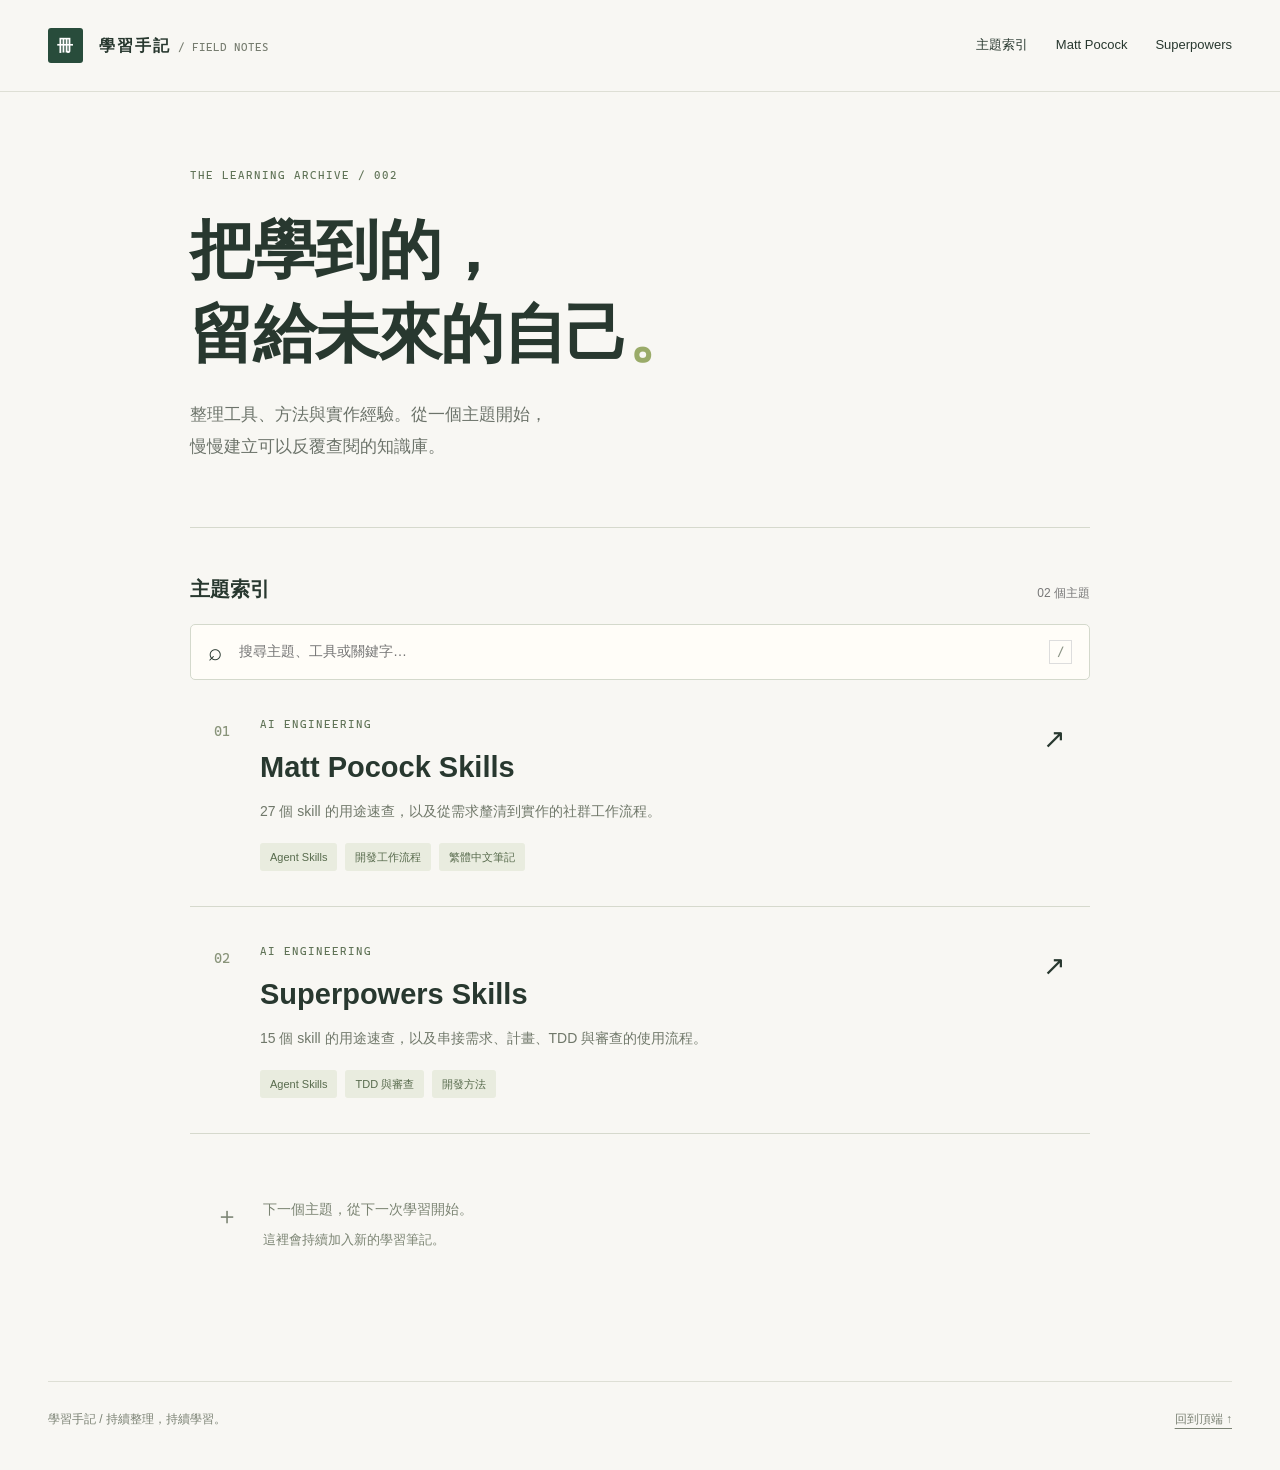
==== index.html @ e8a16354 "add notes" ====
<!doctype html><html lang="zh-Hant"><head><meta charset="utf-8"><meta name="viewport" content="width=device-width,initial-scale=1"><meta name="description" content="持續累積的學習筆記：AI 工具、開發方法與實作經驗。"><title>主題索引 · 學習手記</title><link rel="stylesheet" href="styles.css"><script src="notes.js" defer></script></head><body><a class="skip" href="#main">跳至內容</a><header><a class="brand" href="index.html"><span class="mark">冊</span> 學習手記<span class="brand-en"> / FIELD NOTES</span></a><nav aria-label="主導覽"><a href="index.html">主題索引</a><a href="mattpocock.html">Matt Pocock</a><a href="superpowers.html">Superpowers</a></nav></header><main id="main" class="home"><div class="eyebrow">THE LEARNING ARCHIVE / 002</div><h1>把學到的，<br>留給未來的自己<span class="dot">。</span></h1><p class="lead">整理工具、方法與實作經驗。從一個主題開始，<br class="desktop">慢慢建立可以反覆查閱的知識庫。</p><div class="index-heading"><h2>主題索引</h2><span>02 個主題</span></div><label class="search"><span>⌕</span><input id="topic-search" type="search" placeholder="搜尋主題、工具或關鍵字…" aria-label="搜尋學習主題"><kbd>/</kbd></label><div id="topics"><a class="topic" href="mattpocock.html" data-topic="Matt Pocock skills AI coding agent 工作流程 工程"><span class="number">01</span><div><div class="eyebrow">AI ENGINEERING</div><h3>Matt Pocock Skills</h3><p>27 個 skill 的用途速查，以及從需求釐清到實作的社群工作流程。</p><div class="tags"><span>Agent Skills</span><span>開發工作流程</span><span>繁體中文筆記</span></div></div><span class="arrow">↗</span></a><a class="topic" href="superpowers.html" data-topic="Superpowers obra Jesse Vincent skills AI coding agent TDD 測試 除錯 開發 工作流程"><span class="number">02</span><div><div class="eyebrow">AI ENGINEERING</div><h3>Superpowers Skills</h3><p>15 個 skill 的用途速查，以及串接需求、計畫、TDD 與審查的使用流程。</p><div class="tags"><span>Agent Skills</span><span>TDD 與審查</span><span>開發方法</span></div></div><span class="arrow">↗</span></a></div><p id="topic-empty" hidden>找不到符合的主題，請試試其他關鍵字。</p><aside class="growing"><span>＋</span><div><strong>下一個主題，從下一次學習開始。</strong><p>這裡會持續加入新的學習筆記。</p></div></aside></main><footer><span>學習手記 / 持續整理，持續學習。</span><a href="#main">回到頂端 ↑</a></footer></body></html>
---- styles.css ----
@font-face{font-family:Cascadia;src:url('fonts/CascadiaCode-Regular.ttf')}*{box-sizing:border-box}html{scroll-behavior:smooth;scroll-padding-top:35px}body{margin:0;background:#f8f7f3;color:#28382f;font-family:-apple-system,BlinkMacSystemFont,"Noto Sans TC","PingFang TC","Microsoft JhengHei",sans-serif;line-height:1.85}a{color:inherit;text-underline-offset:5px}a:hover{color:#56744d}a:focus-visible,button:focus-visible,input:focus-visible{outline:3px solid #a26f36;outline-offset:4px}header{max-width:1280px;margin:auto;padding:28px 48px;display:flex;justify-content:space-between;align-items:center;border-bottom:1px solid #dedfd5}.brand{text-decoration:none;font-weight:700;letter-spacing:2px}.mark{display:inline-grid;place-items:center;background:#284c3b;color:#fff;width:35px;height:35px;margin-right:10px;border-radius:3px}.brand-en,.eyebrow,.section-label,.number,.meta,kbd{font-family:Cascadia,monospace}.brand-en{font-size:11px;font-weight:400;letter-spacing:1px;color:#777d70}nav{display:flex;gap:28px;font-size:13px}nav a{text-decoration:none}.home{max-width:980px;padding:74px 40px 100px;margin:auto}.eyebrow,.section-label{font-size:11px;letter-spacing:2px;color:#617458}h1{font-size:clamp(38px,5vw,64px);line-height:1.3;letter-spacing:-1.5px;margin:23px 0}h2{font-size:28px;line-height:1.5;margin:12px 0 20px}h3{font-size:21px;line-height:1.5;margin:12px 0}.dot{color:#9aab69}.lead{font-size:17px;color:#6c736a;line-height:1.9}.index-heading{display:flex;justify-content:space-between;align-items:center;border-top:1px solid #d6d9cd;padding-top:34px;margin-top:64px}.index-heading h2{font-size:20px}.index-heading>span{font-size:12px;color:#777}.search{display:flex;gap:15px;align-items:center;border:1px solid #d4d9cc;background:#fffdf8;padding:13px 17px;border-radius:5px}.search input{background:transparent;border:0;outline:none;width:100%;font:inherit;font-size:14px;color:#28382f}.search>span{font-size:24px;line-height:1}kbd{font-size:12px;color:#8a9384;border:1px solid #ddd;padding:0 7px}.topic{display:flex;gap:30px;padding:35px 24px;text-decoration:none;border-bottom:1px solid #d6d9cd;transition:background .2s}.topic:hover{background:#eeefe7}.number{font-size:14px;color:#89947a;padding-top:4px}.topic h3{font-size:29px;margin:10px 0}.topic p{font-size:14px;color:#70786a;margin:0 0 18px}.tags{display:flex;gap:8px;flex-wrap:wrap}.tags span,.pill{font-size:11px;color:#586b4d;background:#e9ecdf;padding:4px 10px;border-radius:3px}.arrow{margin-left:auto;font-size:27px}.growing{display:flex;gap:24px;margin-top:35px;padding:25px;color:#7b8473}.growing>span{font-size:24px}.growing strong{font-size:14px;font-weight:500}.growing p{font-size:13px;margin:4px 0}footer{max-width:1184px;margin:auto;border-top:1px solid #dedfd5;padding:26px 0 40px;display:flex;justify-content:space-between;color:#7b8274;font-size:12px}.note-layout{max-width:1184px;margin:55px auto 100px;display:grid;grid-template-columns:240px minmax(0,1fr);gap:70px}.toc{position:sticky;top:30px;height:max-content;font-size:13px}.toc>a{display:block;text-decoration:none;padding:9px 0}.toc .back{margin-bottom:40px}.toc .eyebrow{margin-bottom:12px}.toc-note{border-top:1px solid #ddd;padding-top:22px;margin-top:28px;font-size:12px;color:#89917f}.article{min-width:0;max-width:800px}.article h1{font-size:54px}.meta{display:flex;gap:20px;flex-wrap:wrap;font-size:10px;color:#7b8274;border-bottom:1px solid #d6d9cd;padding:20px 0 30px}.article section{margin-top:60px}.article p{font-size:15px}.callout{background:#edf0e5;border-left:3px solid #7b8e63;padding:22px 26px;margin:25px 0}.callout p:last-child{margin-bottom:0}.callout p{font-size:14px}.flow{padding:28px 0;border-bottom:1px solid #d6d9cd}.flow h3{font-size:23px}.flowline{display:flex;align-items:center;gap:10px;flex-wrap:wrap;padding:17px 0}.flowline code{font-size:12px;background:#e9ecdf;padding:5px 9px;border:1px solid #d6dfc7;border-radius:3px}code,pre{font-family:Cascadia,monospace}code{font-size:12px}.muted{color:#757e6c}.source{font-size:12px}.small,.article .small{font-size:12px;color:#71796a}.filters{display:flex;gap:7px;flex-wrap:wrap;margin:17px 0}button{cursor:pointer;font:inherit;font-size:12px;border:1px solid #d5dccd;background:transparent;color:#607253;border-radius:4px;padding:6px 12px}button.active{background:#2d503e;border-color:#2d503e;color:#fff}.skill-group{margin-top:30px}.skill-group h3{font-size:17px;display:flex;justify-content:space-between}.skill-group h3 span{font-size:12px;color:#8a957e}.table-wrap{overflow-x:auto}table{border-collapse:collapse;width:100%;font-size:13px}th{text-align:left;font-size:11px;color:#6c7c60;background:#eef0e7;font-weight:500}th,td{padding:14px 12px;border-bottom:1px solid #dde1d5}td:first-child{width:46%}td a{text-decoration:none}td code{overflow-wrap:anywhere}tbody tr:hover{background:#f0f1e9}.steps{padding-left:22px}.steps li{padding-left:10px;margin-bottom:24px}pre{background:#263f31;color:#edf2e7;padding:24px;border-radius:5px;white-space:pre-wrap;overflow-wrap:anywhere;line-height:2}pre code{font-family:inherit;font-size:12px}.sources{padding-left:20px}.sources li{margin:18px 0}.sources span{display:block;font-size:13px;color:#7b8470}.return{display:inline-block;margin-top:50px;font-size:13px}.skip{position:absolute;top:-80px;padding:10px;background:#fff;z-index:2}.skip:focus{top:5px}[hidden]{display:none!important}@media(max-width:1100px){.note-layout{padding:0 32px;gap:35px;grid-template-columns:190px minmax(0,1fr)}footer{margin:0 32px}}@media(max-width:750px){header{padding:20px;align-items:flex-start}.brand-en{display:none}nav{gap:15px;font-size:12px;padding-top:8px}.home{padding:45px 22px 70px}h1{font-size:40px}.topic{padding:25px 0;gap:15px}.topic h3{font-size:24px}.arrow{font-size:20px}.desktop{display:none}.growing{padding:20px 0}.note-layout{display:block;padding:0 22px;margin-top:30px}.toc{position:static;margin-bottom:35px}.toc>a{display:inline-block;padding:6px 9px 6px 0;font-size:12px}.toc .back{display:block;margin:0 0 20px}.toc-note{display:none}.article h1{font-size:40px}.article section{margin-top:45px}.meta{gap:10px}h2{font-size:25px}.callout{padding:18px}.flow h3{font-size:21px}th,td{padding:12px 8px}td{font-size:12px}td:first-child{width:45%}td code{font-size:11px}footer{margin:0 22px;gap:15px;font-size:10px}.topic .eyebrow{font-size:10px}.flowline{gap:7px}}@media(prefers-reduced-motion:reduce){html{scroll-behavior:auto}.topic{transition:none}}@media print{header,.toc,.search,.filters,.return,footer{display:none}.note-layout{display:block;margin:0}.article{max-width:none}body{background:white}.flow,table,.callout{break-inside:avoid}}
@media(max-width:750px){header{flex-wrap:wrap;gap:12px}header nav{width:100%;gap:22px;padding-top:0}}
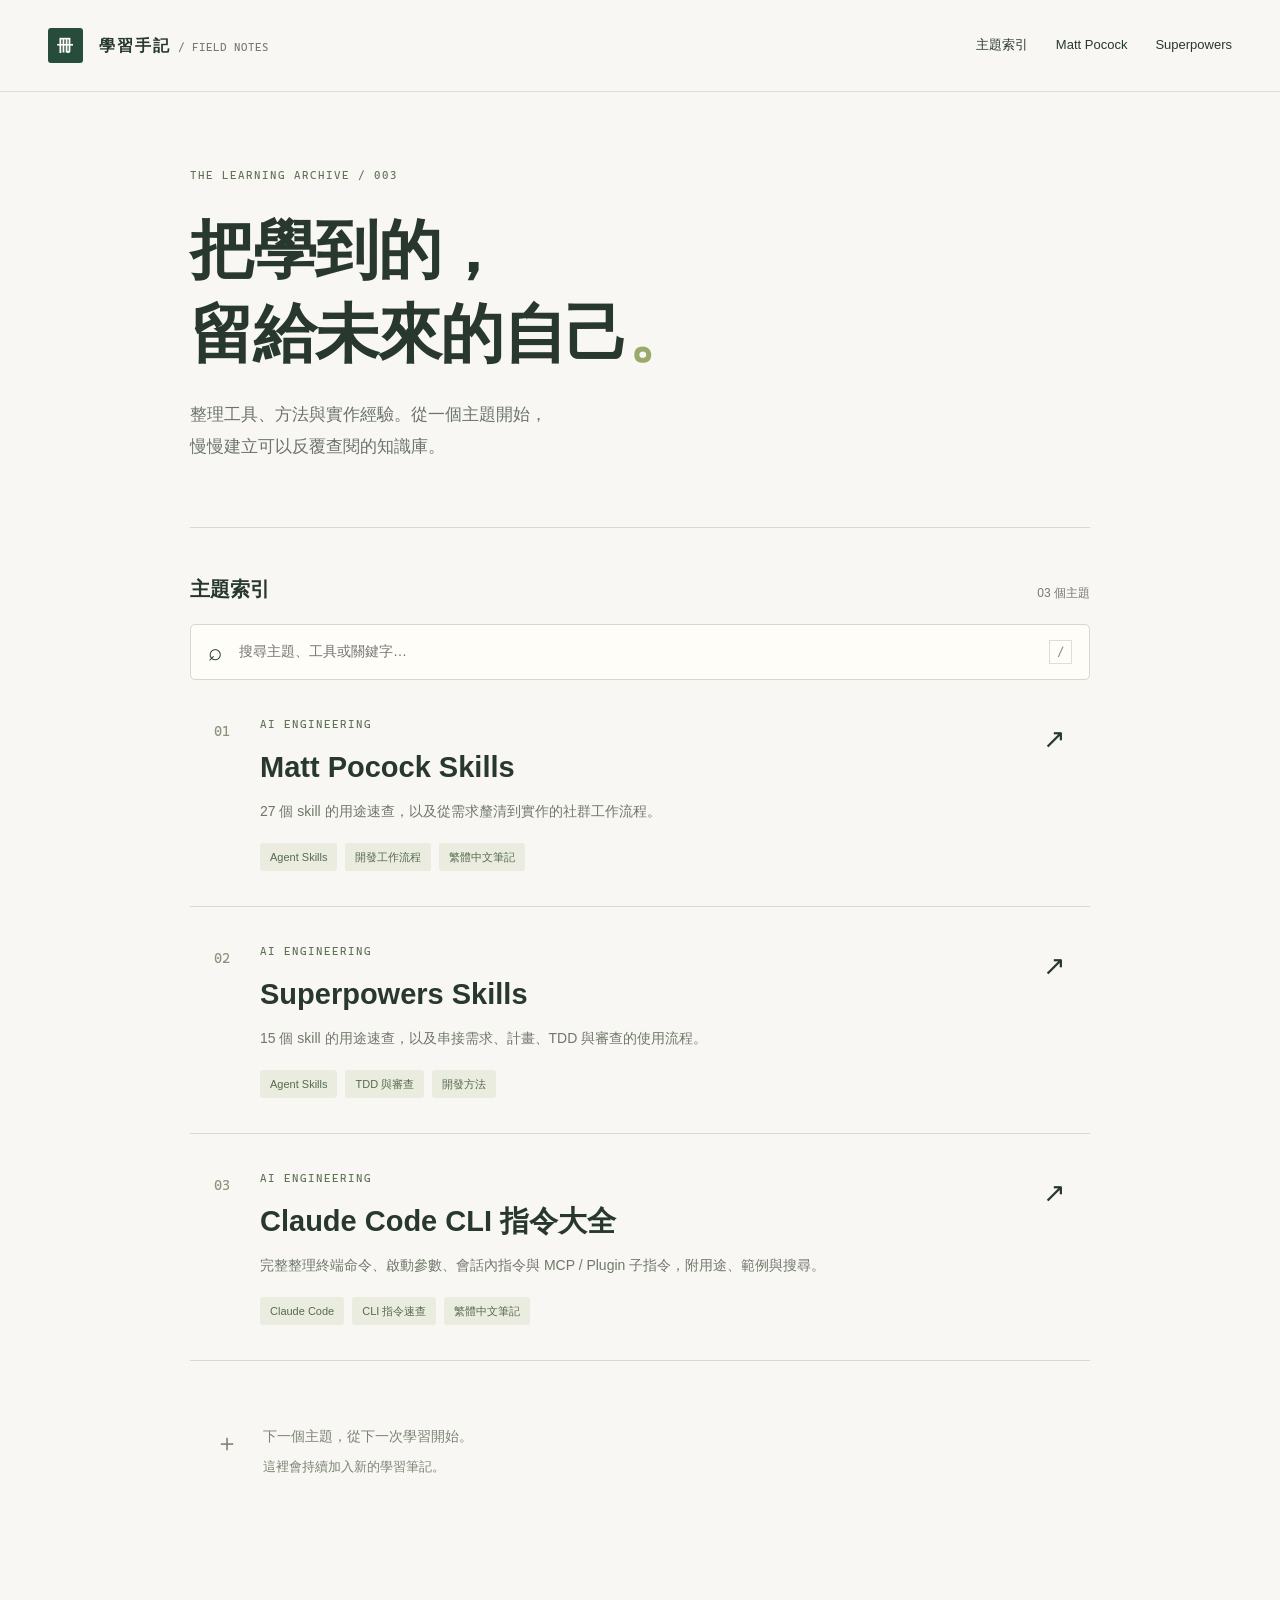
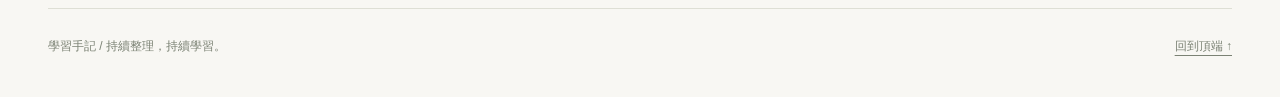
==== commit 401967ef: "docs: add comprehensive Claude Code CLI command reference" ====
--- a/index.html
+++ b/index.html
@@ -1 +1 @@
-<!doctype html><html lang="zh-Hant"><head><meta charset="utf-8"><meta name="viewport" content="width=device-width,initial-scale=1"><meta name="description" content="持續累積的學習筆記：AI 工具、開發方法與實作經驗。"><title>主題索引 · 學習手記</title><link rel="stylesheet" href="styles.css"><script src="notes.js" defer></script></head><body><a class="skip" href="#main">跳至內容</a><header><a class="brand" href="index.html"><span class="mark">冊</span> 學習手記<span class="brand-en"> / FIELD NOTES</span></a><nav aria-label="主導覽"><a href="index.html">主題索引</a><a href="mattpocock.html">Matt Pocock</a><a href="superpowers.html">Superpowers</a></nav></header><main id="main" class="home"><div class="eyebrow">THE LEARNING ARCHIVE / 002</div><h1>把學到的，<br>留給未來的自己<span class="dot">。</span></h1><p class="lead">整理工具、方法與實作經驗。從一個主題開始，<br class="desktop">慢慢建立可以反覆查閱的知識庫。</p><div class="index-heading"><h2>主題索引</h2><span>02 個主題</span></div><label class="search"><span>⌕</span><input id="topic-search" type="search" placeholder="搜尋主題、工具或關鍵字…" aria-label="搜尋學習主題"><kbd>/</kbd></label><div id="topics"><a class="topic" href="mattpocock.html" data-topic="Matt Pocock skills AI coding agent 工作流程 工程"><span class="number">01</span><div><div class="eyebrow">AI ENGINEERING</div><h3>Matt Pocock Skills</h3><p>27 個 skill 的用途速查，以及從需求釐清到實作的社群工作流程。</p><div class="tags"><span>Agent Skills</span><span>開發工作流程</span><span>繁體中文筆記</span></div></div><span class="arrow">↗</span></a><a class="topic" href="superpowers.html" data-topic="Superpowers obra Jesse Vincent skills AI coding agent TDD 測試 除錯 開發 工作流程"><span class="number">02</span><div><div class="eyebrow">AI ENGINEERING</div><h3>Superpowers Skills</h3><p>15 個 skill 的用途速查，以及串接需求、計畫、TDD 與審查的使用流程。</p><div class="tags"><span>Agent Skills</span><span>TDD 與審查</span><span>開發方法</span></div></div><span class="arrow">↗</span></a></div><p id="topic-empty" hidden>找不到符合的主題，請試試其他關鍵字。</p><aside class="growing"><span>＋</span><div><strong>下一個主題，從下一次學習開始。</strong><p>這裡會持續加入新的學習筆記。</p></div></aside></main><footer><span>學習手記 / 持續整理，持續學習。</span><a href="#main">回到頂端 ↑</a></footer></body></html>+<!doctype html><html lang="zh-Hant"><head><meta charset="utf-8"><meta name="viewport" content="width=device-width,initial-scale=1"><meta name="description" content="持續累積的學習筆記：AI 工具、開發方法與實作經驗。"><title>主題索引 · 學習手記</title><link rel="stylesheet" href="styles.css"><script src="notes.js" defer></script></head><body><a class="skip" href="#main">跳至內容</a><header><a class="brand" href="index.html"><span class="mark">冊</span> 學習手記<span class="brand-en"> / FIELD NOTES</span></a><nav aria-label="主導覽"><a href="index.html">主題索引</a><a href="mattpocock.html">Matt Pocock</a><a href="superpowers.html">Superpowers</a></nav></header><main id="main" class="home"><div class="eyebrow">THE LEARNING ARCHIVE / 003</div><h1>把學到的，<br>留給未來的自己<span class="dot">。</span></h1><p class="lead">整理工具、方法與實作經驗。從一個主題開始，<br class="desktop">慢慢建立可以反覆查閱的知識庫。</p><div class="index-heading"><h2>主題索引</h2><span>03 個主題</span></div><label class="search"><span>⌕</span><input id="topic-search" type="search" placeholder="搜尋主題、工具或關鍵字…" aria-label="搜尋學習主題"><kbd>/</kbd></label><div id="topics"><a class="topic" href="mattpocock.html" data-topic="Matt Pocock skills AI coding agent 工作流程 工程"><span class="number">01</span><div><div class="eyebrow">AI ENGINEERING</div><h3>Matt Pocock Skills</h3><p>27 個 skill 的用途速查，以及從需求釐清到實作的社群工作流程。</p><div class="tags"><span>Agent Skills</span><span>開發工作流程</span><span>繁體中文筆記</span></div></div><span class="arrow">↗</span></a><a class="topic" href="superpowers.html" data-topic="Superpowers obra Jesse Vincent skills AI coding agent TDD 測試 除錯 開發 工作流程"><span class="number">02</span><div><div class="eyebrow">AI ENGINEERING</div><h3>Superpowers Skills</h3><p>15 個 skill 的用途速查，以及串接需求、計畫、TDD 與審查的使用流程。</p><div class="tags"><span>Agent Skills</span><span>TDD 與審查</span><span>開發方法</span></div></div><span class="arrow">↗</span></a><a class="topic" href="claude-code.html" data-topic="Claude Code CLI command commands slash 指令 命令 終端機 MCP plugin 參數"><span class="number">03</span><div><div class="eyebrow">AI ENGINEERING</div><h3>Claude Code CLI 指令大全</h3><p>完整整理終端命令、啟動參數、會話內指令與 MCP / Plugin 子指令，附用途、範例與搜尋。</p><div class="tags"><span>Claude Code</span><span>CLI 指令速查</span><span>繁體中文筆記</span></div></div><span class="arrow">↗</span></a></div><p id="topic-empty" hidden>找不到符合的主題，請試試其他關鍵字。</p><aside class="growing"><span>＋</span><div><strong>下一個主題，從下一次學習開始。</strong><p>這裡會持續加入新的學習筆記。</p></div></aside></main><footer><span>學習手記 / 持續整理，持續學習。</span><a href="#main">回到頂端 ↑</a></footer></body></html>
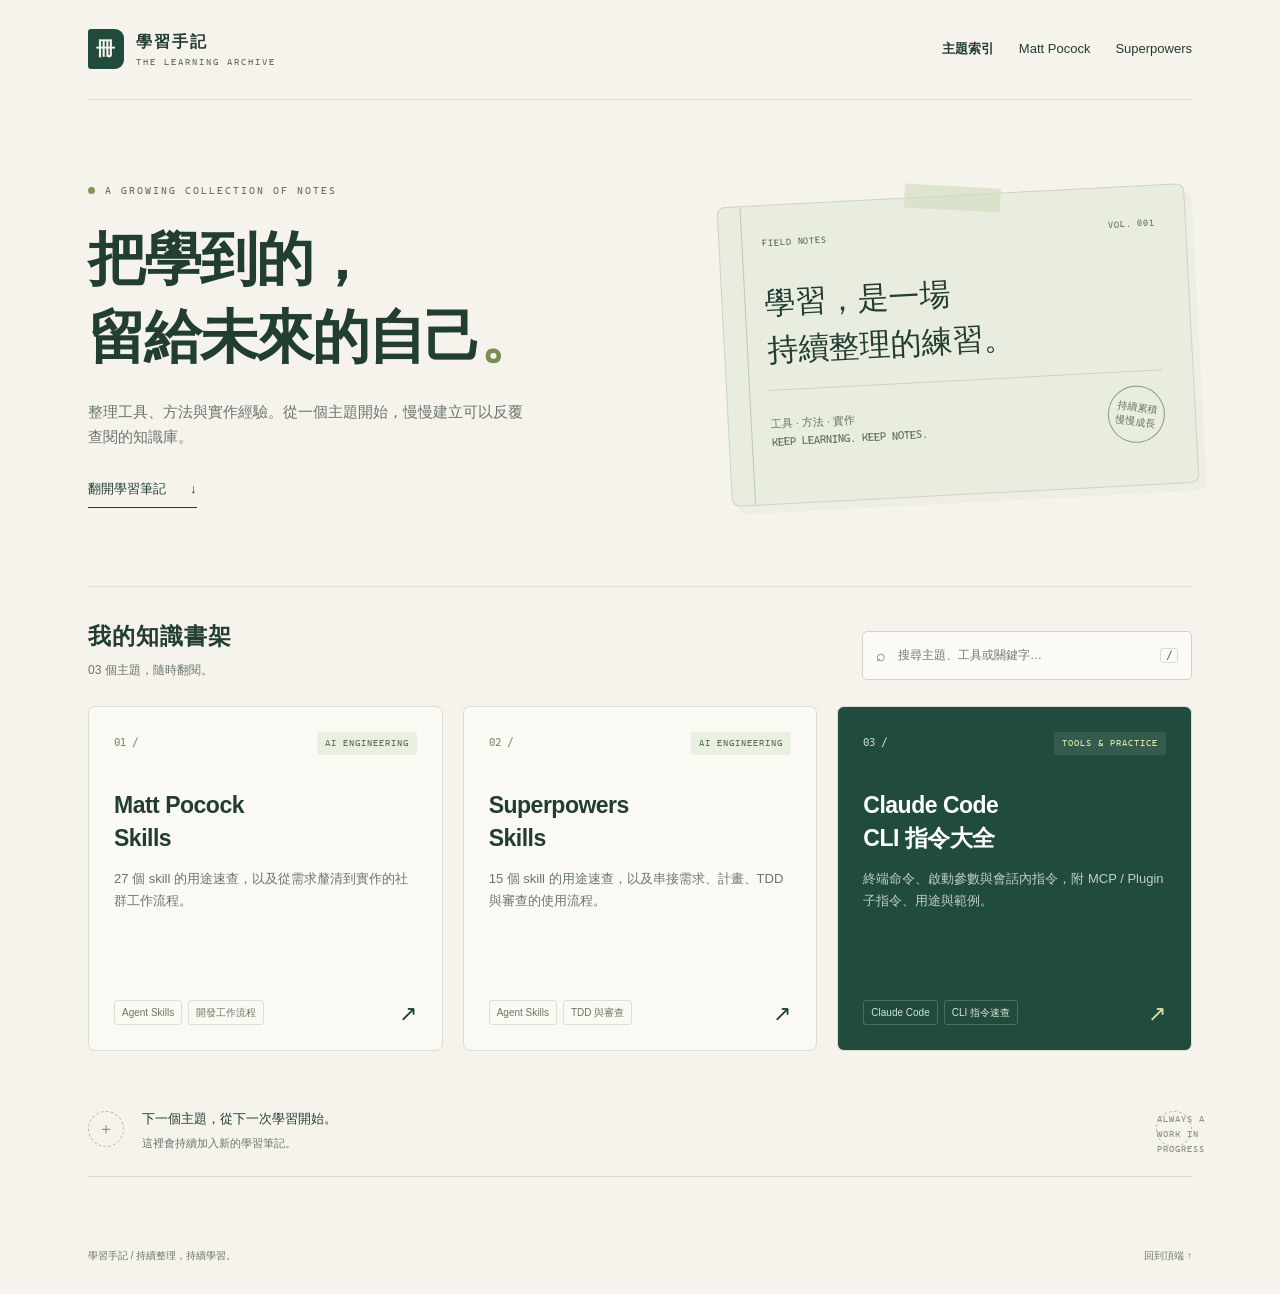
==== commit 4c5cd15b: "add rule" ====
--- a/index.html
+++ b/index.html
@@ -1 +1,51 @@
-<!doctype html><html lang="zh-Hant"><head><meta charset="utf-8"><meta name="viewport" content="width=device-width,initial-scale=1"><meta name="description" content="持續累積的學習筆記：AI 工具、開發方法與實作經驗。"><title>主題索引 · 學習手記</title><link rel="stylesheet" href="styles.css"><script src="notes.js" defer></script></head><body><a class="skip" href="#main">跳至內容</a><header><a class="brand" href="index.html"><span class="mark">冊</span> 學習手記<span class="brand-en"> / FIELD NOTES</span></a><nav aria-label="主導覽"><a href="index.html">主題索引</a><a href="mattpocock.html">Matt Pocock</a><a href="superpowers.html">Superpowers</a></nav></header><main id="main" class="home"><div class="eyebrow">THE LEARNING ARCHIVE / 003</div><h1>把學到的，<br>留給未來的自己<span class="dot">。</span></h1><p class="lead">整理工具、方法與實作經驗。從一個主題開始，<br class="desktop">慢慢建立可以反覆查閱的知識庫。</p><div class="index-heading"><h2>主題索引</h2><span>03 個主題</span></div><label class="search"><span>⌕</span><input id="topic-search" type="search" placeholder="搜尋主題、工具或關鍵字…" aria-label="搜尋學習主題"><kbd>/</kbd></label><div id="topics"><a class="topic" href="mattpocock.html" data-topic="Matt Pocock skills AI coding agent 工作流程 工程"><span class="number">01</span><div><div class="eyebrow">AI ENGINEERING</div><h3>Matt Pocock Skills</h3><p>27 個 skill 的用途速查，以及從需求釐清到實作的社群工作流程。</p><div class="tags"><span>Agent Skills</span><span>開發工作流程</span><span>繁體中文筆記</span></div></div><span class="arrow">↗</span></a><a class="topic" href="superpowers.html" data-topic="Superpowers obra Jesse Vincent skills AI coding agent TDD 測試 除錯 開發 工作流程"><span class="number">02</span><div><div class="eyebrow">AI ENGINEERING</div><h3>Superpowers Skills</h3><p>15 個 skill 的用途速查，以及串接需求、計畫、TDD 與審查的使用流程。</p><div class="tags"><span>Agent Skills</span><span>TDD 與審查</span><span>開發方法</span></div></div><span class="arrow">↗</span></a><a class="topic" href="claude-code.html" data-topic="Claude Code CLI command commands slash 指令 命令 終端機 MCP plugin 參數"><span class="number">03</span><div><div class="eyebrow">AI ENGINEERING</div><h3>Claude Code CLI 指令大全</h3><p>完整整理終端命令、啟動參數、會話內指令與 MCP / Plugin 子指令，附用途、範例與搜尋。</p><div class="tags"><span>Claude Code</span><span>CLI 指令速查</span><span>繁體中文筆記</span></div></div><span class="arrow">↗</span></a></div><p id="topic-empty" hidden>找不到符合的主題，請試試其他關鍵字。</p><aside class="growing"><span>＋</span><div><strong>下一個主題，從下一次學習開始。</strong><p>這裡會持續加入新的學習筆記。</p></div></aside></main><footer><span>學習手記 / 持續整理，持續學習。</span><a href="#main">回到頂端 ↑</a></footer></body></html>+<!doctype html>
+<html lang="zh-Hant">
+<head>
+  <meta charset="utf-8">
+  <meta name="viewport" content="width=device-width, initial-scale=1">
+  <meta name="description" content="持續累積的學習筆記：AI 工具、開發方法與實作經驗。">
+  <meta name="theme-color" content="#214b3d">
+  <title>學習手記 · 把知識慢慢留下來</title>
+  <script src="notes.js" defer></script>
+  <style>
+    @font-face{font-family:Cascadia;src:url('fonts/CascadiaCode-Regular.ttf');font-display:swap}
+    :root{--paper:#f5f3ec;--ink:#223d32;--muted:#69766c;--line:#d9ddd2;--green:#214b3d;--accent:#d7e6a6}
+    *{box-sizing:border-box}html{scroll-behavior:smooth}body{margin:0;background:var(--paper);color:var(--ink);font-family:-apple-system,BlinkMacSystemFont,"PingFang TC","Microsoft JhengHei",sans-serif;line-height:1.7}a{color:inherit}a,button,input{-webkit-tap-highlight-color:transparent}a:focus-visible,input:focus-visible{outline:3px solid #af7439;outline-offset:5px}[hidden]{display:none!important}.mono{font-family:Cascadia,monospace}.skip{position:fixed;top:-100px;left:20px;padding:10px;background:white;z-index:5}.skip:focus{top:10px}
+    .wrap{max-width:1200px;margin:auto;padding:0 48px}header{display:flex;align-items:center;justify-content:space-between;min-height:100px;border-bottom:1px solid var(--line);gap:20px}.brand{display:flex;align-items:center;gap:12px;text-decoration:none;font-weight:700;letter-spacing:2px}.mark{width:36px;height:40px;display:grid;place-items:center;background:var(--green);color:var(--paper);border-radius:3px 9px 9px 3px;font-size:19px}.brand small{display:block;font-size:9px;color:var(--muted);letter-spacing:2px;font-weight:400}nav{display:flex;gap:25px;font-size:13px}nav a{text-decoration:none}nav a:hover{text-decoration:underline;text-underline-offset:6px}.nav-current{font-weight:700}
+    .hero{display:grid;grid-template-columns:1.25fr 1fr;gap:50px;align-items:center;padding:82px 0 78px}.eyebrow{font-size:10px;letter-spacing:2px;color:var(--muted)}.eyebrow:before{content:"";display:inline-block;width:7px;height:7px;background:#80975b;margin-right:10px;border-radius:50%}h1{font-size:clamp(36px,4.5vw,60px);line-height:1.35;letter-spacing:-2px;font-weight:650;margin:22px 0}h1 em{font-style:normal;color:#788e53}.intro{max-width:440px;font-size:15px;color:var(--muted);margin:0}.hero-link{display:inline-flex;gap:24px;align-items:center;margin-top:28px;text-decoration:none;font-size:13px;border-bottom:1px solid var(--ink);padding-bottom:7px}
+    .notebook{position:relative;min-height:300px;border:1px solid #cdd3c2;border-radius:8px;background:#e9eddf;padding:30px 30px 26px 42px;box-shadow:7px 8px 0 #eeeee4;transform:rotate(-3deg)}.notebook:before{content:"";position:absolute;top:0;bottom:0;left:22px;border-left:1px solid #bdc9ae}.book-top{display:flex;justify-content:space-between;font-size:9px;color:#66765a;letter-spacing:1px}.book-title{font-family:Georgia,"Songti TC",serif;font-size:31px;line-height:1.5;margin:30px 0 16px}.book-rule{height:1px;background:#cbd2be;margin:14px 0}.book-bottom{display:flex;align-items:center;justify-content:space-between;font-size:11px;color:#65745a}.book-stamp{border:1px solid #8b9d73;border-radius:50%;width:57px;height:57px;display:grid;place-items:center;font-size:10px;transform:rotate(12deg);line-height:1.4;text-align:center}.tape{position:absolute;width:96px;height:24px;background:#d6ddc2aa;top:-10px;left:40%;transform:rotate(6deg)}
+    .section-head{display:flex;justify-content:space-between;align-items:end;border-top:1px solid var(--line);padding-top:30px;gap:25px}.section-head h2{font-size:23px;margin:0 0 4px;letter-spacing:1px}.section-head p{font-size:12px;color:var(--muted);margin:0}.search{display:flex;align-items:center;gap:10px;padding:10px 13px;border:1px solid #ced5c7;border-radius:5px;background:#fbfaf6;max-width:330px;width:100%;color:var(--muted)}.search input{border:0;outline:0;background:transparent;color:var(--ink);font:inherit;font-size:12px;min-width:0;width:100%}.search:focus-within{outline:2px solid #80975b;outline-offset:3px}kbd{font:11px Cascadia,monospace;border:1px solid var(--line);border-radius:3px;padding:0 5px}
+    #topics{display:grid;grid-template-columns:repeat(3,minmax(0,1fr));gap:20px;margin-top:26px}.topic{display:flex;flex-direction:column;min-height:345px;padding:25px;background:#faf9f4;border:1px solid var(--line);border-radius:7px;text-decoration:none;transition:transform .2s,border-color .2s,box-shadow .2s}.topic:hover{transform:translateY(-5px);border-color:#92a37b;box-shadow:0 10px 25px #213d3209}.card-top{display:flex;align-items:center;justify-content:space-between;margin-bottom:34px}.number{font-size:11px;color:#819075}.category{font-size:9px;letter-spacing:1px;color:#63765b;background:#eaf0df;border-radius:3px;padding:4px 8px}.topic h3{font-size:23px;font-weight:600;line-height:1.4;letter-spacing:-.5px;margin:0 0 14px}.topic p{color:var(--muted);font-size:13px;margin:0 0 25px}.card-bottom{margin-top:auto;display:flex;justify-content:space-between;align-items:end;gap:12px}.tags{display:flex;flex-wrap:wrap;gap:6px}.tags span{font-size:10px;color:#6a7761;border:1px solid #dce1d3;border-radius:3px;padding:3px 7px}.arrow{font-size:22px;line-height:1}.featured{background:var(--green);color:#fff}.featured .category{background:#ffffff16;color:var(--accent)}.featured .number,.featured p{color:#c0d0c5}.featured .tags span{color:#d6e4d3;border-color:#ffffff30}.featured .arrow{color:var(--accent)}#topic-empty{padding:35px;text-align:center;color:var(--muted);border:1px dashed var(--line);border-radius:7px}
+    .growing{display:flex;gap:18px;align-items:center;margin:30px 0 70px;padding:23px 0;border-bottom:1px solid var(--line)}.growing>span{width:36px;height:36px;border:1px dashed #b6c1a7;border-radius:50%;display:grid;place-items:center;color:#7b8f61}.growing strong{font-size:13px;font-weight:500}.growing p{font-size:11px;color:var(--muted);margin:3px 0 0}.growing .mono{margin-left:auto;font-size:9px;color:#8b9584;letter-spacing:1px}footer{display:flex;justify-content:space-between;gap:20px;padding-bottom:30px;font-size:10px;color:var(--muted)}footer a{text-decoration:none}
+    @media(max-width:850px){.wrap{padding:0 26px}.hero{gap:35px;padding:60px 0}.notebook{min-height:270px;padding-right:22px}.book-title{font-size:26px}#topics{gap:12px}.topic{padding:20px}.topic h3{font-size:20px}.brand small{display:none}nav{gap:16px}}
+    @media(max-width:650px){header{min-height:85px;flex-wrap:wrap;padding:19px 0;gap:16px}nav{font-size:11px;gap:18px}.hero{grid-template-columns:1fr;padding:45px 0;gap:40px}h1{font-size:42px}.notebook{width:min(100%,360px);justify-self:center;min-height:255px;margin:0 8px 12px}.book-title{margin-top:22px}.section-head{align-items:stretch;flex-direction:column;gap:18px}.search{max-width:none}#topics{grid-template-columns:1fr;gap:14px}.topic{min-height:260px;padding:24px}.card-top{margin-bottom:22px}.topic h3{font-size:24px}.growing{margin-bottom:38px}.growing .mono{display:none}footer{flex-wrap:wrap}.intro{font-size:14px}}
+    @media(prefers-reduced-motion:reduce){html{scroll-behavior:auto}.topic{transition:none}.topic:hover{transform:none}}
+  </style>
+</head>
+<body>
+  <a class="skip" href="#main">跳至內容</a>
+  <div class="wrap">
+    <header>
+      <a class="brand" href="index.html"><span class="mark">冊</span><span>學習手記<small class="mono">THE LEARNING ARCHIVE</small></span></a>
+      <nav aria-label="主導覽"><a class="nav-current" href="index.html" aria-current="page">主題索引</a><a href="mattpocock.html">Matt Pocock</a><a href="superpowers.html">Superpowers</a></nav>
+    </header>
+    <main id="main">
+      <section class="hero" aria-labelledby="hero-title">
+        <div><div class="eyebrow mono">A GROWING COLLECTION OF NOTES</div><h1 id="hero-title">把學到的，<br>留給未來的自己<em>。</em></h1><p class="intro">整理工具、方法與實作經驗。從一個主題開始，慢慢建立可以反覆查閱的知識庫。</p><a class="hero-link" href="#library">翻開學習筆記 <span aria-hidden="true">↓</span></a></div>
+        <div class="notebook" aria-hidden="true"><span class="tape"></span><div class="book-top mono"><span>FIELD NOTES</span><span>VOL. 001</span></div><div class="book-title">學習，是一場<br>持續整理的練習。</div><div class="book-rule"></div><div class="book-bottom"><span>工具 · 方法 · 實作<br><span class="mono">KEEP LEARNING. KEEP NOTES.</span></span><span class="book-stamp">持續累積<br>慢慢成長</span></div></div>
+      </section>
+      <section id="library" aria-labelledby="library-title">
+        <div class="section-head"><div><h2 id="library-title">我的知識書架</h2><p>03 個主題，隨時翻閱。</p></div><label class="search"><span aria-hidden="true">⌕</span><input id="topic-search" type="search" placeholder="搜尋主題、工具或關鍵字…" aria-label="搜尋學習主題"><kbd aria-hidden="true">/</kbd></label></div>
+        <div id="topics">
+          <a class="topic" href="mattpocock.html" data-topic="Matt Pocock skills AI coding agent 工作流程 工程"><div class="card-top"><span class="number mono">01 /</span><span class="category mono">AI ENGINEERING</span></div><h3>Matt Pocock<br>Skills</h3><p>27 個 skill 的用途速查，以及從需求釐清到實作的社群工作流程。</p><div class="card-bottom"><div class="tags"><span>Agent Skills</span><span>開發工作流程</span></div><span class="arrow" aria-hidden="true">↗</span></div></a>
+          <a class="topic" href="superpowers.html" data-topic="Superpowers obra Jesse Vincent skills AI coding agent TDD 測試 除錯 開發 工作流程"><div class="card-top"><span class="number mono">02 /</span><span class="category mono">AI ENGINEERING</span></div><h3>Superpowers<br>Skills</h3><p>15 個 skill 的用途速查，以及串接需求、計畫、TDD 與審查的使用流程。</p><div class="card-bottom"><div class="tags"><span>Agent Skills</span><span>TDD 與審查</span></div><span class="arrow" aria-hidden="true">↗</span></div></a>
+          <a class="topic featured" href="claude-code.html" data-topic="Claude Code CLI command commands slash 指令 命令 終端機 MCP plugin 參數"><div class="card-top"><span class="number mono">03 /</span><span class="category mono">TOOLS & PRACTICE</span></div><h3>Claude Code<br>CLI 指令大全</h3><p>終端命令、啟動參數與會話內指令，附 MCP / Plugin 子指令、用途與範例。</p><div class="card-bottom"><div class="tags"><span>Claude Code</span><span>CLI 指令速查</span></div><span class="arrow" aria-hidden="true">↗</span></div></a>
+        </div>
+        <p id="topic-empty" role="status" hidden>找不到符合的主題，請試試其他關鍵字。</p>
+      </section>
+      <aside class="growing"><span aria-hidden="true">＋</span><div><strong>下一個主題，從下一次學習開始。</strong><p>這裡會持續加入新的學習筆記。</p></div><span class="mono">ALWAYS A WORK IN PROGRESS</span></aside>
+    </main>
+    <footer><span>學習手記 / 持續整理，持續學習。</span><a href="#main">回到頂端 ↑</a></footer>
+  </div>
+</body>
+</html>
